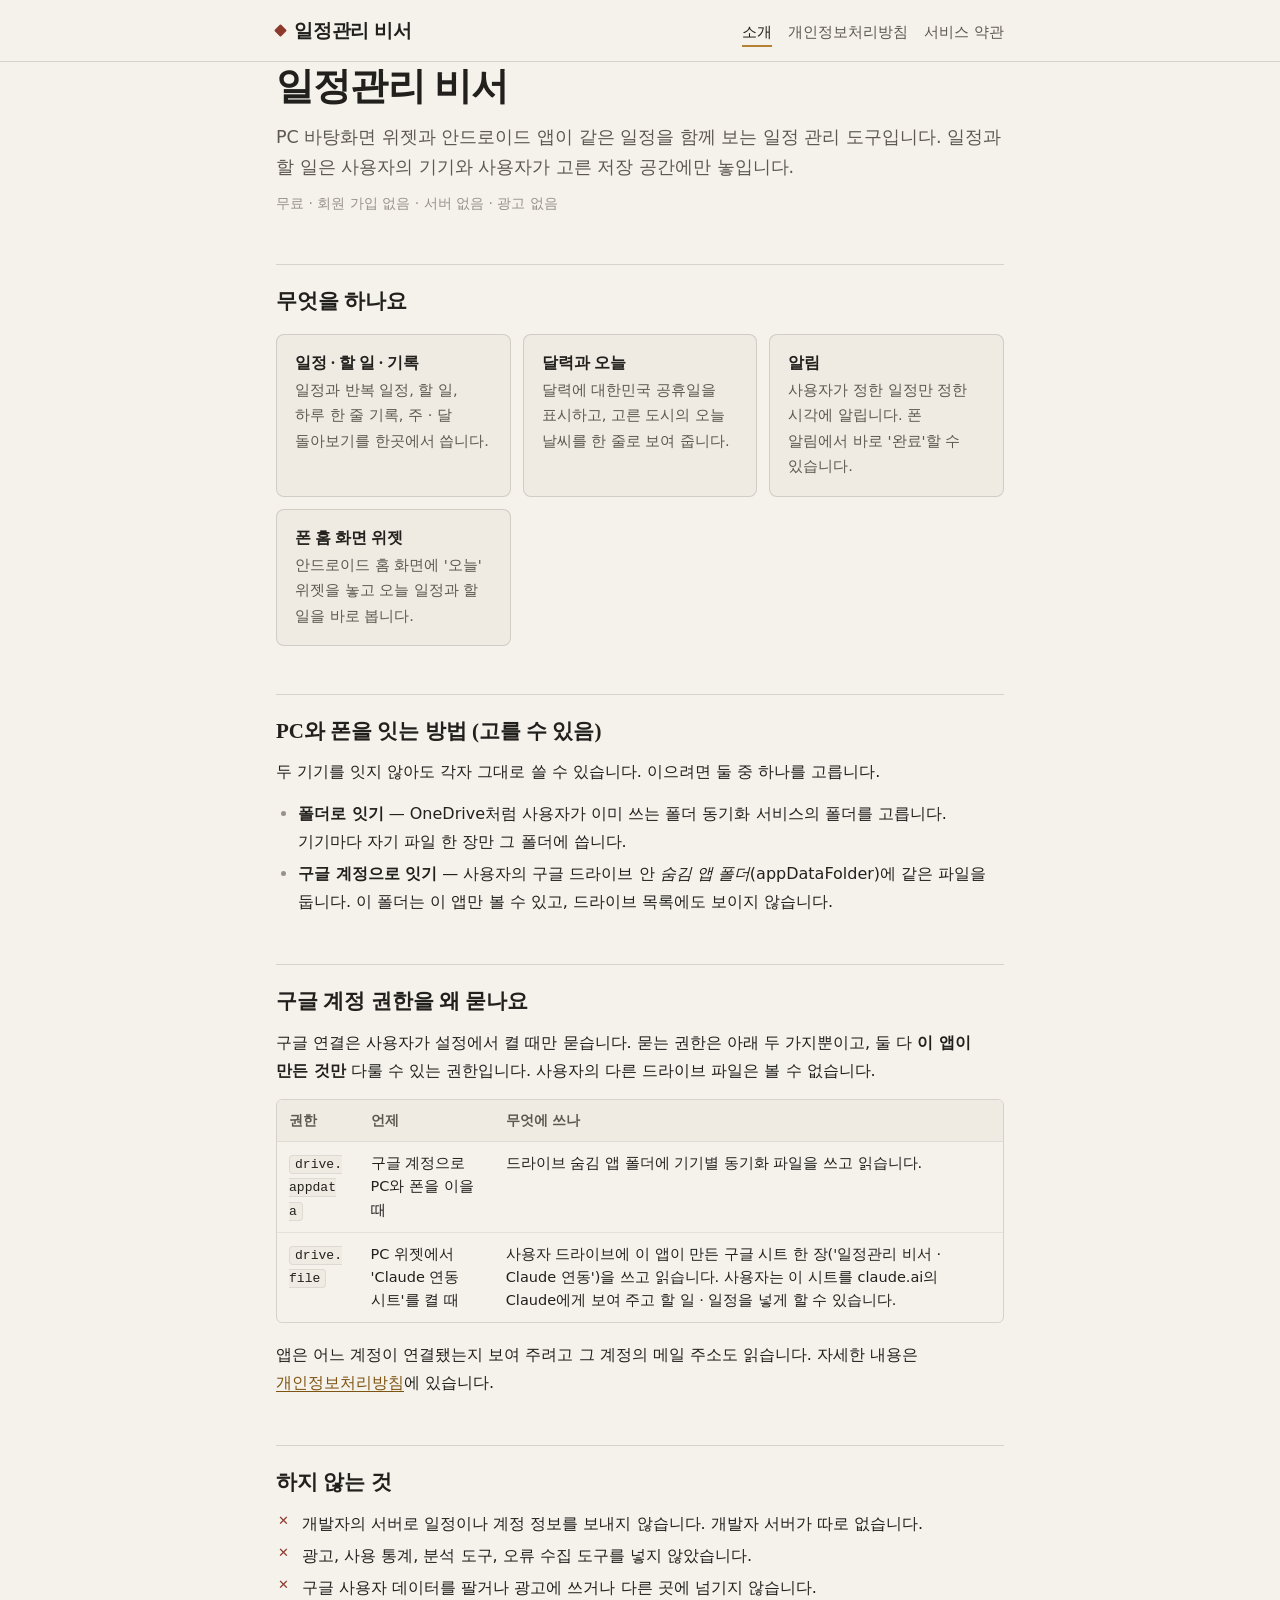
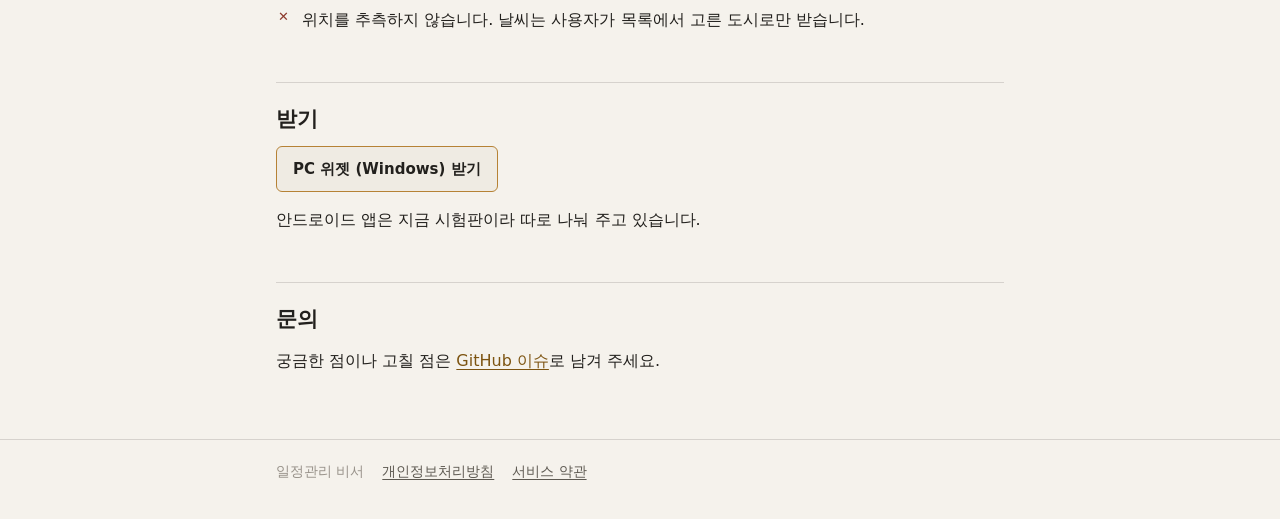
==== schedule/index.html @ be5e8116 "feat: 일정관리 비서 소개 · 개인정보처리방침 · 서비스 약관 페이지 구글 OAuth 동의 화면 브랜딩에 넣을 공개 페이지(schedule/). 위젯 · 폰 앱 코드(origi" ====
<!doctype html>
<html lang="ko">
<head>
<meta charset="utf-8">
<meta name="viewport" content="width=device-width, initial-scale=1">
<title>일정관리 비서</title>
<meta name="description" content="PC 바탕화면 위젯과 안드로이드 앱이 같은 일정을 함께 보는 일정 관리 도구, 일정관리 비서를 소개합니다.">
<link rel="stylesheet" href="style.css">
</head>
<body>
<header class="top">
  <div class="wrap">
    <a class="brand" href="./">일정관리 비서</a>
    <nav class="nav" aria-label="페이지">
      <a href="./" aria-current="page">소개</a>
      <a href="privacy.html">개인정보처리방침</a>
      <a href="terms.html">서비스 약관</a>
    </nav>
  </div>
</header>

<main class="wrap">
  <h1>일정관리 비서</h1>
  <p class="lede">PC 바탕화면 위젯과 안드로이드 앱이 같은 일정을 함께 보는 일정 관리 도구입니다.
    일정과 할 일은 사용자의 기기와 사용자가 고른 저장 공간에만 놓입니다.</p>
  <p class="meta">무료 · 회원 가입 없음 · 서버 없음 · 광고 없음</p>

  <h2>무엇을 하나요</h2>
  <div class="grid">
    <div class="card"><h3>일정 · 할 일 · 기록</h3>
      <p>일정과 반복 일정, 할 일, 하루 한 줄 기록, 주 · 달 돌아보기를 한곳에서 씁니다.</p></div>
    <div class="card"><h3>달력과 오늘</h3>
      <p>달력에 대한민국 공휴일을 표시하고, 고른 도시의 오늘 날씨를 한 줄로 보여 줍니다.</p></div>
    <div class="card"><h3>알림</h3>
      <p>사용자가 정한 일정만 정한 시각에 알립니다. 폰 알림에서 바로 '완료'할 수 있습니다.</p></div>
    <div class="card"><h3>폰 홈 화면 위젯</h3>
      <p>안드로이드 홈 화면에 '오늘' 위젯을 놓고 오늘 일정과 할 일을 바로 봅니다.</p></div>
  </div>

  <h2>PC와 폰을 잇는 방법 (고를 수 있음)</h2>
  <p>두 기기를 잇지 않아도 각자 그대로 쓸 수 있습니다. 이으려면 둘 중 하나를 고릅니다.</p>
  <ul>
    <li><strong>폴더로 잇기</strong> — OneDrive처럼 사용자가 이미 쓰는 폴더 동기화 서비스의 폴더를 고릅니다.
      기기마다 자기 파일 한 장만 그 폴더에 씁니다.</li>
    <li><strong>구글 계정으로 잇기</strong> — 사용자의 구글 드라이브 안 <em>숨김 앱 폴더</em>(appDataFolder)에
      같은 파일을 둡니다. 이 폴더는 이 앱만 볼 수 있고, 드라이브 목록에도 보이지 않습니다.</li>
  </ul>

  <h2>구글 계정 권한을 왜 묻나요</h2>
  <p>구글 연결은 사용자가 설정에서 켤 때만 묻습니다. 묻는 권한은 아래 두 가지뿐이고,
    둘 다 <strong>이 앱이 만든 것만</strong> 다룰 수 있는 권한입니다. 사용자의 다른 드라이브 파일은 볼 수 없습니다.</p>
  <div class="table">
    <table>
      <thead><tr><th>권한</th><th>언제</th><th>무엇에 쓰나</th></tr></thead>
      <tbody>
        <tr><td><code>drive.appdata</code></td><td>구글 계정으로 PC와 폰을 이을 때</td>
          <td>드라이브 숨김 앱 폴더에 기기별 동기화 파일을 쓰고 읽습니다.</td></tr>
        <tr><td><code>drive.file</code></td><td>PC 위젯에서 'Claude 연동 시트'를 켤 때</td>
          <td>사용자 드라이브에 이 앱이 만든 구글 시트 한 장('일정관리 비서 · Claude 연동')을 쓰고 읽습니다.
            사용자는 이 시트를 claude.ai의 Claude에게 보여 주고 할 일 · 일정을 넣게 할 수 있습니다.</td></tr>
      </tbody>
    </table>
  </div>
  <p>앱은 어느 계정이 연결됐는지 보여 주려고 그 계정의 메일 주소도 읽습니다. 자세한 내용은
    <a href="privacy.html">개인정보처리방침</a>에 있습니다.</p>

  <h2>하지 않는 것</h2>
  <ul class="never">
    <li>개발자의 서버로 일정이나 계정 정보를 보내지 않습니다. 개발자 서버가 따로 없습니다.</li>
    <li>광고, 사용 통계, 분석 도구, 오류 수집 도구를 넣지 않았습니다.</li>
    <li>구글 사용자 데이터를 팔거나 광고에 쓰거나 다른 곳에 넘기지 않습니다.</li>
    <li>위치를 추측하지 않습니다. 날씨는 사용자가 목록에서 고른 도시로만 받습니다.</li>
  </ul>

  <h2>받기</h2>
  <p><a class="btn" href="https://github.com/rbth3015-spec/desktop-schedule-widget/releases/latest">PC 위젯 (Windows) 받기</a></p>
  <p>안드로이드 앱은 지금 시험판이라 따로 나눠 주고 있습니다.</p>

  <h2>문의</h2>
  <p>궁금한 점이나 고칠 점은 <a href="https://github.com/june690602-blip/june690602-blip.github.io/issues">GitHub 이슈</a>로 남겨 주세요.</p>
</main>

<footer class="foot">
  <div class="wrap">
    <span>일정관리 비서</span>
    <a href="privacy.html">개인정보처리방침</a>
    <a href="terms.html">서비스 약관</a>
  </div>
</footer>
</body>
</html>
---- schedule/style.css ----
/* 일정관리 비서 공개 페이지 — 색은 위젯 design/tokens.json 과 같다(종이 · 먹 · 금 · 인주).
   바깥 글꼴 · 스크립트를 불러오지 않는다(이 누리집도 바깥으로 아무것도 보내지 않게). */

:root {
  color-scheme: light dark;
  --paper: #f5f2ec;
  --paper-2: #efebe3;
  --paper-3: #e6e1d6;
  --ink: #22201d;
  --ink-soft: #5d5951;
  --ink-faint: #98928a;
  --rule: rgba(34, 32, 29, 0.15);
  --rule-soft: rgba(34, 32, 29, 0.08);
  --gold: #b68235;
  --gold-deep: #7d5411;
  --seal: #8d3a2c;
  --seal-wash: rgba(141, 58, 44, 0.06);
  --serif: "Noto Serif KR", "Nanum Myeongjo", "Batang", "AppleMyungjo", serif;
  --sans: "Noto Sans KR", "Malgun Gothic", "Apple SD Gothic Neo", system-ui, sans-serif;
}

@media (prefers-color-scheme: dark) {
  :root {
    --paper: #22201d;
    --paper-2: #2a2723;
    --paper-3: #33302a;
    --ink: #ece5d7;
    --ink-soft: #a9a294;
    --ink-faint: #6f6a60;
    --rule: rgba(236, 229, 215, 0.15);
    --rule-soft: rgba(236, 229, 215, 0.08);
    --gold: #c9a05a;
    --gold-deep: #dcbc80;
    --seal: #c0705c;
    --seal-wash: rgba(192, 112, 92, 0.10);
  }
}

* { box-sizing: border-box; }

html { -webkit-text-size-adjust: 100%; }

body {
  margin: 0;
  background: var(--paper);
  color: var(--ink);
  font: 16px/1.75 var(--sans);
  word-break: keep-all;
  overflow-wrap: anywhere;
}

a { color: var(--gold-deep); text-underline-offset: 3px; }
a:hover { color: var(--seal); }
a:focus-visible { outline: 2px solid var(--gold); outline-offset: 2px; border-radius: 2px; }

.wrap { max-width: 760px; margin: 0 auto; padding: 0 16px; }

/* ---------- 머리 · 꼬리 */

.top { border-bottom: 1px solid var(--rule); }
.top .wrap {
  display: flex; flex-wrap: wrap; align-items: baseline; justify-content: space-between;
  gap: 4px 20px; padding-top: 18px; padding-bottom: 14px;
}
.brand {
  font: 600 19px/1.3 var(--serif); color: var(--ink); text-decoration: none; letter-spacing: -0.01em;
}
.brand::before {
  content: ""; display: inline-block; width: 9px; height: 9px; margin-right: 9px;
  background: var(--seal); border-radius: 1px; transform: translateY(-2px) rotate(45deg);
}
.nav { display: flex; flex-wrap: wrap; gap: 2px 16px; font-size: 14.5px; }
.nav a { color: var(--ink-soft); text-decoration: none; padding: 2px 0; }
.nav a:hover { color: var(--ink); }
.nav a[aria-current="page"] { color: var(--ink); box-shadow: inset 0 -2px 0 var(--gold); }

.foot { border-top: 1px solid var(--rule); margin-top: 64px; color: var(--ink-faint); font-size: 13.5px; }
.foot .wrap { padding-top: 20px; padding-bottom: 36px; display: flex; flex-wrap: wrap; gap: 6px 18px; }
.foot a { color: var(--ink-soft); }

/* ---------- 본문 */

main { padding-top: 40px; }

h1 {
  font: 600 clamp(28px, 6vw, 38px)/1.3 var(--serif); letter-spacing: -0.02em; margin: 0 0 10px;
}
.lede { font-size: 17.5px; color: var(--ink-soft); margin: 0 0 8px; }
.meta { font-size: 14px; color: var(--ink-faint); margin: 0; }

h2 {
  font: 600 21px/1.4 var(--serif); margin: 48px 0 12px; padding-top: 22px;
  border-top: 1px solid var(--rule);
}
h2 .no { color: var(--gold); margin-right: 8px; font-variant-numeric: tabular-nums; }
h3 { font: 600 16.5px/1.5 var(--sans); margin: 24px 0 6px; }

p, ul, ol { margin: 0 0 14px; }
ul, ol { padding-left: 22px; }
li { margin: 4px 0; }
li::marker { color: var(--ink-faint); }
strong { font-weight: 600; }

code {
  font: 0.9em/1 ui-monospace, "Cascadia Mono", Consolas, monospace;
  background: var(--paper-2); border: 1px solid var(--rule-soft); border-radius: 4px; padding: 1px 5px;
}

/* 요약 상자 — 인주 줄 하나로 표시 */
.note {
  background: var(--seal-wash); border-left: 3px solid var(--seal);
  padding: 14px 18px; margin: 28px 0; border-radius: 0 6px 6px 0;
}
.note p:last-child, .note ul:last-child { margin-bottom: 0; }
.note .label { font: 600 13px/1.4 var(--sans); color: var(--seal); letter-spacing: 0.04em; margin-bottom: 6px; }

/* 표 — 좁은 화면에서는 표만 옆으로 밀린다(페이지는 안 밀림) */
.table { overflow-x: auto; margin: 14px 0 18px; border: 1px solid var(--rule); border-radius: 6px; }
table { width: 100%; border-collapse: collapse; font-size: 14.5px; line-height: 1.6; min-width: 520px; }
th, td { text-align: left; vertical-align: top; padding: 10px 12px; border-bottom: 1px solid var(--rule-soft); }
th { background: var(--paper-2); font-weight: 600; color: var(--ink-soft); font-size: 13.5px; white-space: nowrap; }
tr:last-child td { border-bottom: 0; }
td:first-child { font-weight: 600; }

/* 기능 칸 */
.grid { display: grid; grid-template-columns: repeat(auto-fit, minmax(220px, 1fr)); gap: 12px; margin: 18px 0; }
.card { border: 1px solid var(--rule); border-radius: 8px; padding: 16px 18px; background: var(--paper-2); }
.card h3 { margin: 0 0 4px; font: 600 16px/1.45 var(--serif); }
.card p { margin: 0; color: var(--ink-soft); font-size: 14.5px; }

.never { list-style: none; padding: 0; }
.never li { padding-left: 26px; position: relative; }
.never li::before {
  content: "✕"; position: absolute; left: 2px; top: 0; color: var(--seal); font-size: 13px; font-weight: 600;
}

.btn {
  display: inline-block; padding: 9px 16px; border: 1px solid var(--gold); border-radius: 6px;
  color: var(--ink); text-decoration: none; font-weight: 600; font-size: 15px; background: var(--paper-2);
}
.btn:hover { background: var(--paper-3); color: var(--ink); }
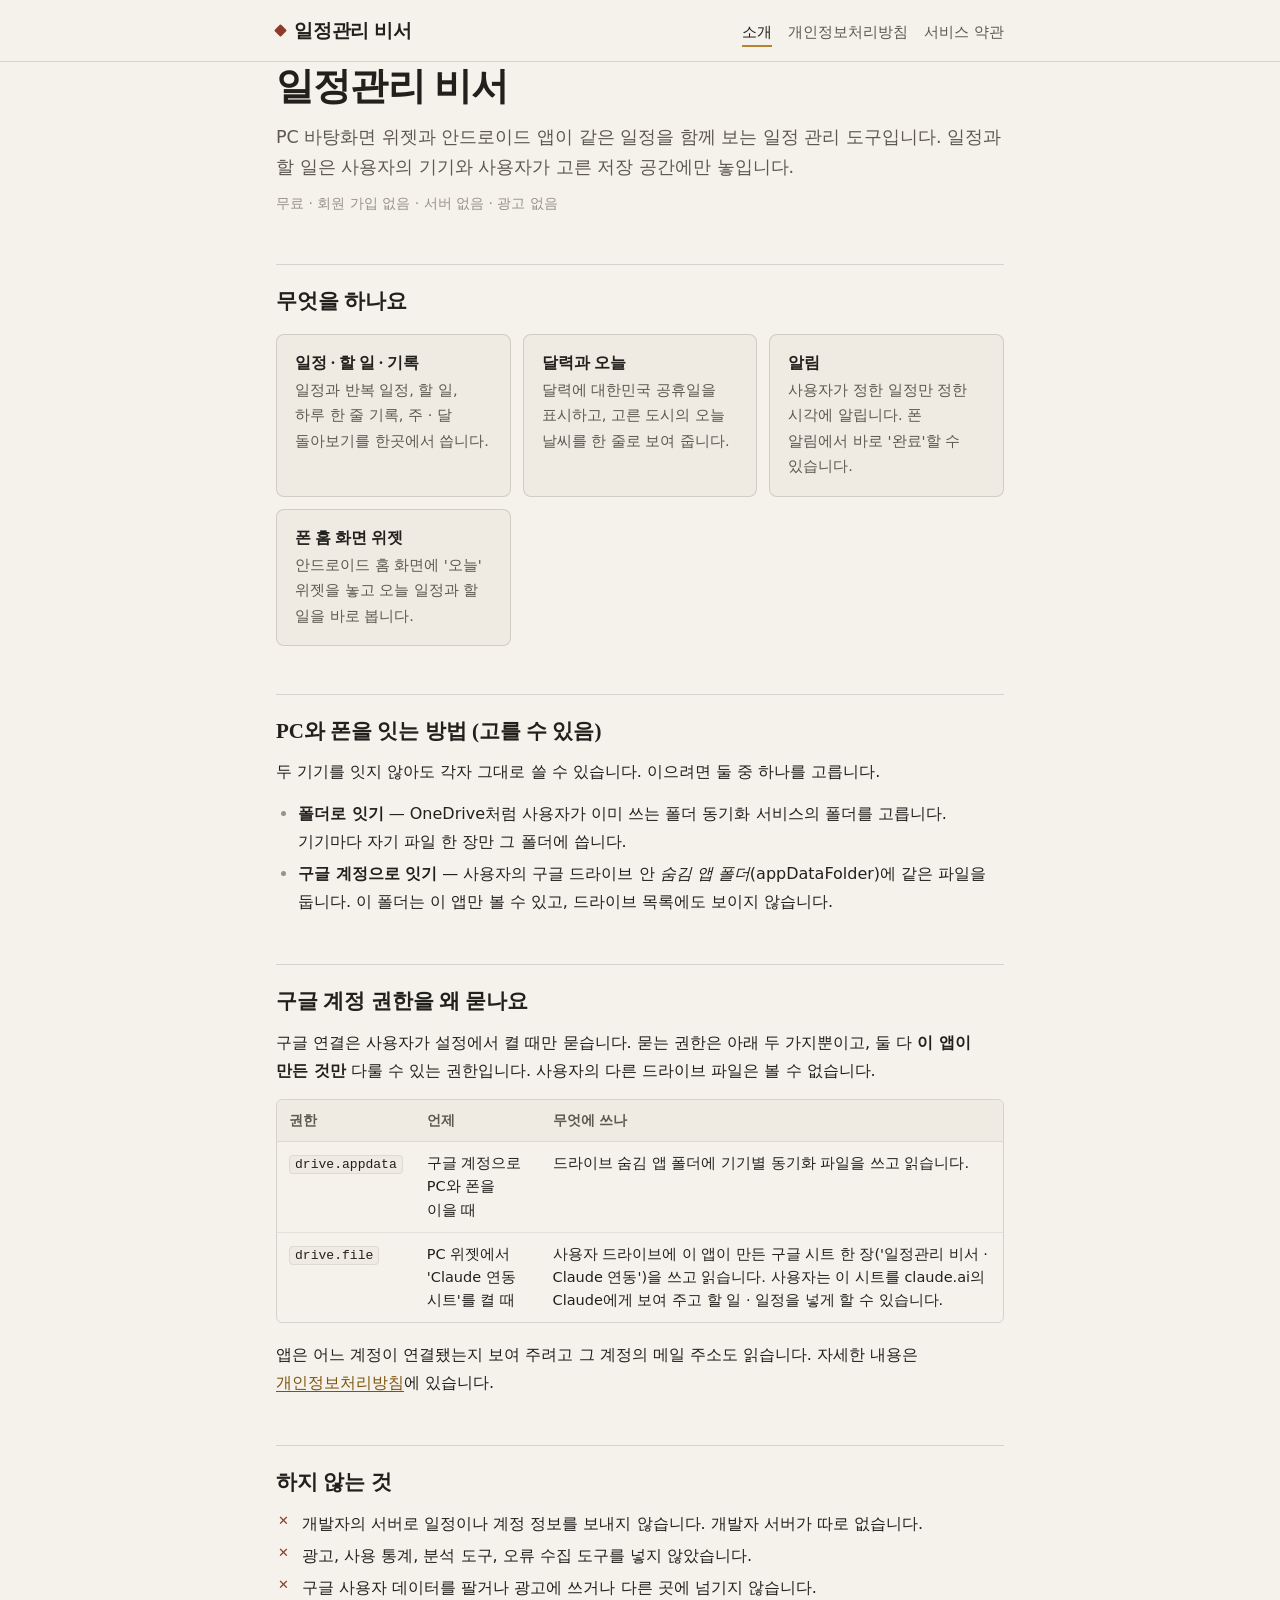
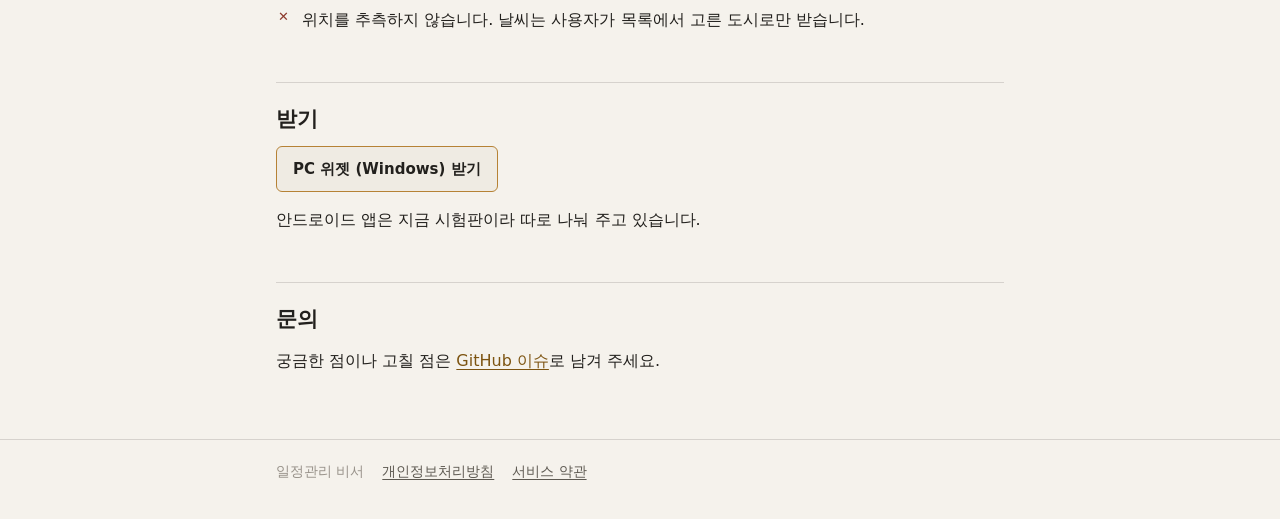
==== commit bee3a2c4: "fix: 표 안 권한 이름이 줄 중간에서 끊기지 않게 · favicon 추가 Co-Authored-By: Claude Opus 5.5 <noreply@anthropic.com>" ====
--- a/schedule/index.html
+++ b/schedule/index.html
@@ -6,6 +6,7 @@
 <title>일정관리 비서</title>
 <meta name="description" content="PC 바탕화면 위젯과 안드로이드 앱이 같은 일정을 함께 보는 일정 관리 도구, 일정관리 비서를 소개합니다.">
 <link rel="stylesheet" href="style.css">
+<link rel="icon" href="data:image/svg+xml,%3Csvg xmlns=%27http://www.w3.org/2000/svg%27 viewBox=%270 0 16 16%27%3E%3Crect x=%274%27 y=%274%27 width=%278%27 height=%278%27 fill=%27%238d3a2c%27 transform=%27rotate(45 8 8)%27/%3E%3C/svg%3E">
 </head>
 <body>
 <header class="top">
--- a/schedule/style.css
+++ b/schedule/style.css
@@ -104,6 +104,7 @@
 code {
   font: 0.9em/1 ui-monospace, "Cascadia Mono", Consolas, monospace;
   background: var(--paper-2); border: 1px solid var(--rule-soft); border-radius: 4px; padding: 1px 5px;
+  white-space: nowrap; overflow-wrap: normal;
 }
 
 /* 요약 상자 — 인주 줄 하나로 표시 */
